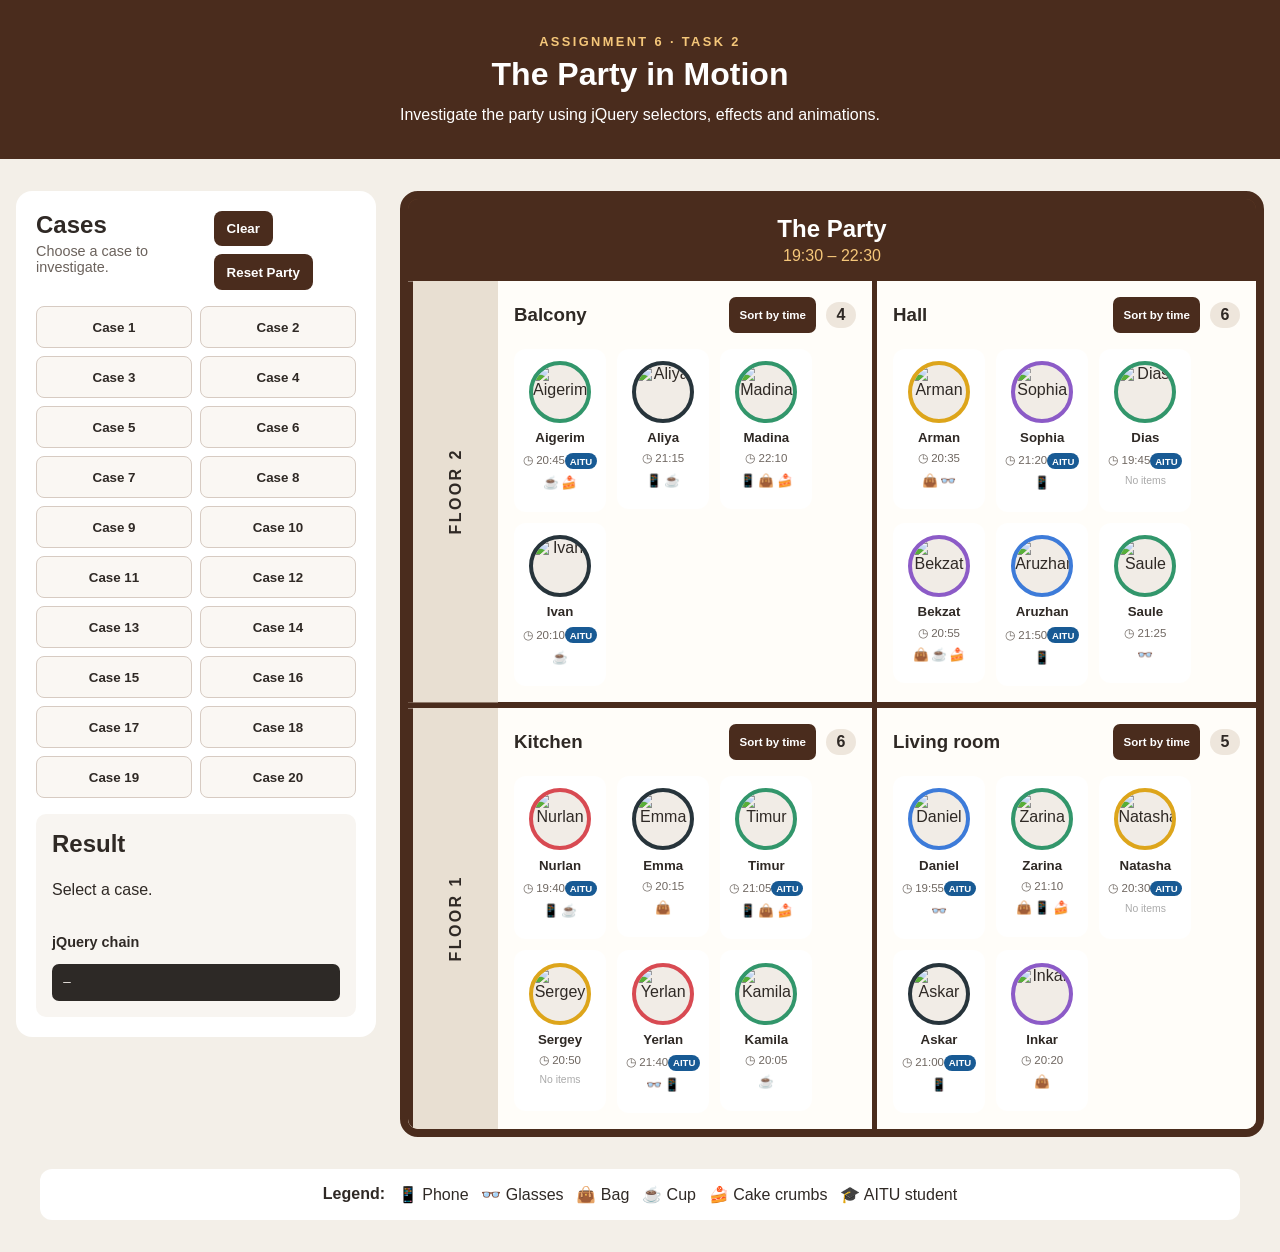
==== task2.html @ 1244c900 "Add files via upload" ====
<!DOCTYPE html>
<html lang="en">

<head>
    <meta charset="UTF-8">

    <meta
        name="viewport"
        content="width=device-width, initial-scale=1.0"
    >

    <title>The Party in Motion</title>

    <link
        rel="stylesheet"
        href="task2.css"
    >

    <script
        src="https://code.jquery.com/jquery-3.7.1.min.js"
        defer
    ></script>

    <script
        src="task2.js"
        defer
    ></script>
</head>


<body>

    <header class="page-header">

        <p class="eyebrow">
            ASSIGNMENT 6 · TASK 2
        </p>

        <h1>The Party in Motion</h1>

        <p>
            Investigate the party using jQuery selectors,
            effects and animations.
        </p>

    </header>


    <main class="layout">

        <!-- LEFT SIDE: CASES -->

        <section class="case-panel">

            <div class="case-heading">

                <div>
                    <h2>Cases</h2>

                    <p>
                        Choose a case to investigate.
                    </p>
                </div>


                <div class="case-actions">

                    <button
                        type="button"
                        id="clearButton"
                        class="reset-button"
                    >
                        Clear
                    </button>

                    <button
                        type="button"
                        id="resetButton"
                        class="reset-button"
                    >
                        Reset Party
                    </button>

                </div>

            </div>


            <!-- Case buttons are created by jQuery -->

            <div
                id="caseButtons"
                class="case-grid"
            ></div>


            <!-- Result -->

            <section class="result-panel">

                <h2>Result</h2>

                <p
                    id="resultText"
                    aria-live="polite"
                >
                    Select a case.
                </p>


                <h3>jQuery chain</h3>

                <code id="chainOutput">
                    —
                </code>

            </section>

        </section>


        <!-- RIGHT SIDE: HOUSE -->

        <section class="house-panel">

            <div class="house-title">

                <h2>The Party</h2>

                <p>
                    19:30 – 22:30
                </p>

            </div>


            <!-- Floors, rooms and guests are created by jQuery -->

            <div id="party"></div>

        </section>

    </main>


    <!-- LEGEND -->

    <footer class="legend">

        <strong>
            Legend:
        </strong>

        <span>
            📱 Phone
        </span>

        <span>
            👓 Glasses
        </span>

        <span>
            👜 Bag
        </span>

        <span>
            ☕ Cup
        </span>

        <span>
            🍰 Cake crumbs
        </span>

        <span>
            🎓 AITU student
        </span>

    </footer>


    <!-- GUEST CARD OVERLAY -->

    <div
        id="guestOverlay"
        class="guest-overlay"
    >

        <section
            id="guestModal"
            class="guest-modal"
            role="dialog"
            aria-modal="true"
            aria-labelledby="guestModalTitle"
        >

            <button
                type="button"
                id="closeGuestCard"
                class="close-card"
                aria-label="Close guest card"
            >
                ×
            </button>


            <!-- Guest information appears here -->

            <div id="guestModalBody"></div>


            <!-- Move buttons appear here -->

            <div id="moveButtons"></div>

        </section>

    </div>

</body>

</html>
---- task2.css ----
* {
    box-sizing: border-box;
}

body {
    margin: 0;

    font-family:
        Arial,
        sans-serif;

    background-color: #f3efe8;
    color: #2f2925;
}


/* ---------- Header ---------- */

.page-header {
    padding: 2rem 1rem;

    text-align: center;

    background-color: #4a2c1d;
    color: white;
}

.page-header h1 {
    margin:
        0.3rem 0
        0.6rem;
}

.page-header p {
    max-width: 700px;

    margin:
        0 auto;

    line-height: 1.5;
}

.eyebrow {
    color: #f5c77a;

    font-size: 0.8rem;
    font-weight: 700;

    letter-spacing: 0.15rem;
}


/* ---------- Main layout ---------- */

.layout {
    width:
        min(
            1500px,
            calc(100% - 2rem)
        );

    margin: 2rem auto;

    display: grid;

    grid-template-columns:
        minmax(280px, 360px)
        minmax(0, 1fr);

    gap: 1.5rem;

    align-items: start;
}


/* ---------- Case panel ---------- */

.case-panel {
    padding: 1.25rem;

    background-color: white;

    border-radius: 16px;
}

.case-heading {
    display: flex;

    justify-content: space-between;
    align-items: flex-start;

    gap: 1rem;

    margin-bottom: 1rem;
}

.case-heading h2 {
    margin: 0;
}

.case-heading p {
    margin:
        0.3rem 0
        0;

    color: #6b625c;

    font-size: 0.9rem;
}

.case-actions {
    display: flex;

    flex-wrap: wrap;

    gap: 0.5rem;
}

.reset-button {
    padding:
        0.65rem
        0.8rem;

    border: 0;

    border-radius: 8px;

    background-color: #4a2c1d;
    color: white;

    font-weight: 700;

    cursor: pointer;
}

.reset-button:hover {
    opacity: 0.8;
}

.reset-button:focus-visible {
    outline:
        3px solid
        #d89b34;

    outline-offset: 2px;
}


/* ---------- Case buttons ---------- */

.case-grid {
    display: grid;

    grid-template-columns:
        repeat(2, 1fr);

    gap: 0.5rem;
}

.case-button {
    min-height: 42px;

    padding: 0.6rem;

    border:
        1px solid
        #d7cbc2;

    border-radius: 8px;

    background-color: #faf7f3;

    color: #2f2925;

    font-weight: 700;

    cursor: pointer;
}

.case-button:hover {
    opacity: 0.8;
}

.case-button:focus-visible {
    outline:
        3px solid
        #d89b34;

    outline-offset: 2px;
}


/* ---------- Result ---------- */

.result-panel {
    margin-top: 1rem;

    padding: 1rem;

    background-color: #f8f5f1;

    border-radius: 10px;
}

.result-panel h2,
.result-panel h3 {
    margin-top: 0;
}

.result-panel h3 {
    margin-top: 1rem;

    font-size: 0.9rem;
}

#resultText {
    min-height: 2.5rem;

    line-height: 1.5;
}

#chainOutput {
    display: block;

    overflow-wrap: anywhere;

    padding: 0.7rem;

    background-color: #2d2926;
    color: #f8f4ee;

    border-radius: 7px;

    font-size: 0.78rem;
}


/* ---------- House ---------- */

.house-panel {
    overflow: hidden;

    background-color: #6b4029;

    border:
        8px solid
        #4a2c1d;

    border-radius: 18px;
}

.house-title {
    padding: 1rem;

    text-align: center;

    background-color: #4a2c1d;
    color: white;
}

.house-title h2,
.house-title p {
    margin: 0;
}

.house-title p {
    margin-top: 0.25rem;

    color: #f5c77a;
}


/* ---------- Floors ---------- */

.floor {
    display: grid;

    grid-template-columns:
        90px
        1fr;

    background-color: #e6ded3;

    border-top:
        6px solid
        #4a2c1d;
}

.floor:first-child {
    border-top: 0;
}

.floor-label {
    display: flex;

    justify-content: center;
    align-items: center;

    padding: 1rem 0.4rem;

    background-color: #e8dfd2;

    border-right:
        5px solid
        #4a2c1d;

    font-weight: 800;

    writing-mode:
        vertical-rl;

    transform:
        rotate(180deg);

    letter-spacing: 0.15rem;
}

.floor-rooms {
    display: grid;

    grid-template-columns:
        repeat(2, 1fr);
}


/* ---------- Rooms ---------- */

.room {
    min-width: 0;

    padding: 1rem;

    background-color: #fffdf9;

    border-right:
        5px solid
        #4a2c1d;
}

.room:last-child {
    border-right: 0;
}

.room-header {
    display: flex;

    justify-content: space-between;
    align-items: center;

    gap: 0.6rem;

    margin-bottom: 1rem;
}

.room-header h3 {
    margin: 0;

    flex: 1;
}

.room-count {
    min-width: 30px;

    padding:
        0.25rem
        0.45rem;

    text-align: center;

    background-color: #eee6dc;

    border-radius: 999px;

    font-weight: 700;
}


/* ---------- Sort button ---------- */

.sort-room {
    min-height: 36px;

    padding:
        0.45rem
        0.65rem;

    border: none;

    border-radius: 7px;

    background-color: #4a2c1d;
    color: white;

    font-size: 0.72rem;
    font-weight: 700;

    cursor: pointer;
}

.sort-room:hover {
    opacity: 0.8;
}

.sort-room:focus-visible {
    outline:
        3px solid
        #d89b34;

    outline-offset: 2px;
}


/* ---------- Guest list ---------- */

.guest-list {
    display: flex;

    flex-wrap: wrap;

    gap: 0.7rem;

    align-items: flex-start;

    min-height: 130px;
}


/* ---------- Guest cards ---------- */

.guest-card {
    position: relative;

    width: 92px;

    padding:
        0.65rem
        0.4rem;

    text-align: center;

    border:
        2px solid
        transparent;

    border-radius: 12px;

    background-color: #ffffff;

    cursor: pointer;
}

.guest-card:focus-visible {
    outline:
        3px solid
        #d89b34;

    outline-offset: 2px;
}

.avatar-ring {
    width: 62px;
    height: 62px;

    margin:
        0 auto
        0.45rem;

    overflow: hidden;

    border:
        4px solid
        #888;

    border-radius: 50%;

    background-color: #f1ece6;
}

.avatar-ring img {
    width: 100%;
    height: 100%;

    display: block;

    object-fit: cover;
}

.guest-name {
    display: block;

    margin-bottom: 0.2rem;

    font-size: 0.83rem;
}

.arrival {
    color: #6f6761;

    font-size: 0.72rem;
}

.aitu-badge {
    display: inline-block;

    margin-top: 0.3rem;

    padding:
        0.15rem
        0.3rem;

    background-color: #185a94;
    color: white;

    border-radius: 999px;

    font-size: 0.6rem;
    font-weight: 700;
}

.things {
    min-height: 24px;

    margin-top: 0.4rem;

    display: flex;

    justify-content: center;
    flex-wrap: wrap;

    gap: 0.15rem;
}

.thing-icon {
    font-size: 0.8rem;
}

.no-items {
    color: #aaa;

    font-size: 0.65rem;
}


/* ---------- Clothing colors ---------- */

.color-red .avatar-ring {
    border-color: #d84a52;
}

.color-blue .avatar-ring {
    border-color: #3d7bd9;
}

.color-green .avatar-ring {
    border-color: #32966b;
}

.color-black .avatar-ring {
    border-color: #27343b;
}

.color-yellow .avatar-ring {
    border-color: #dda51b;
}

.color-purple .avatar-ring {
    border-color: #8c5bc7;
}


/* ---------- Found / room states ---------- */

.guest-card.found {
    border-color: #f09c22;

    background-color: #fff1cc;
}

.room.found-room {
    outline:
        5px solid
        #f09c22;

    outline-offset: -5px;

    background-color: #fff2d5;
}


/* ---------- Legend ---------- */

.legend {
    width:
        min(
            1200px,
            calc(100% - 2rem)
        );

    margin:
        0 auto
        2rem;

    display: flex;

    flex-wrap: wrap;

    gap: 0.8rem;

    justify-content: center;

    padding: 1rem;

    background-color: white;

    border-radius: 12px;
}


/* ---------- Guest overlay ---------- */

.guest-overlay {
    display: none;

    position: fixed;

    inset: 0;

    z-index: 1000;

    background-color:
        rgba(
            30,
            22,
            18,
            0.55
        );
}


/* ---------- Guest modal ---------- */

.guest-modal {
    display: none;

    position: fixed;

    z-index: 1001;

    width: 360px;
    height: 430px;

    max-width:
        calc(100% - 2rem);

    max-height:
        calc(100% - 2rem);

    overflow: auto;

    padding: 1.5rem;

    background-color: white;
    color: #2f2925;

    border-radius: 16px;

    box-shadow:
        0 15px 50px
        rgba(
            0,
            0,
            0,
            0.3
        );
}

.close-card {
    position: absolute;

    top: 0.7rem;
    right: 0.7rem;

    width: 40px;
    height: 40px;

    border: none;

    border-radius: 50%;

    background-color: #eee5dc;

    font-size: 1.4rem;

    cursor: pointer;
}

.close-card:hover {
    opacity: 0.8;
}

.close-card:focus-visible {
    outline:
        3px solid
        #d89b34;

    outline-offset: 2px;
}

.guest-detail-avatar {
    width: 90px;
    height: 90px;

    display: block;

    margin:
        0 auto
        1rem;

    border-radius: 50%;

    background-color: #f3eee8;
}

.guest-modal h2 {
    text-align: center;

    margin-top: 0;
}

.guest-info {
    margin:
        0.55rem
        0;

    line-height: 1.4;
}


/* ---------- Move buttons ---------- */

.move-title {
    margin-top: 1.25rem;

    width: 100%;

    font-weight: 700;
}

#moveButtons {
    display: flex;

    flex-wrap: wrap;

    gap: 0.5rem;
}

.move-button {
    padding:
        0.55rem
        0.7rem;

    border: none;

    border-radius: 7px;

    background-color: #4a2c1d;
    color: white;

    font-weight: 700;

    cursor: pointer;
}

.move-button:hover {
    opacity: 0.8;
}

.move-button:focus-visible {
    outline:
        3px solid
        #d89b34;

    outline-offset: 2px;
}


/* ---------- Flying guest ---------- */

.flying-card {
    position: fixed !important;

    z-index: 2000;

    margin: 0 !important;

    pointer-events: none;
}


/* ---------- Responsive ---------- */

@media (max-width: 1050px) {

    .layout {
        grid-template-columns: 1fr;
    }

    .case-grid {
        grid-template-columns:
            repeat(4, 1fr);
    }

}


@media (max-width: 750px) {

    .floor {
        grid-template-columns: 1fr;
    }

    .floor-label {
        writing-mode: initial;

        transform: none;

        border-right: 0;

        border-bottom:
            4px solid
            #4a2c1d;
    }

    .floor-rooms {
        grid-template-columns: 1fr;
    }

    .room {
        border-right: 0;

        border-bottom:
            5px solid
            #4a2c1d;
    }

    .room:last-child {
        border-bottom: 0;
    }

    .case-grid {
        grid-template-columns:
            repeat(2, 1fr);
    }

    .case-heading {
        flex-direction: column;
    }

}


@media (max-width: 500px) {

    .layout {
        width:
            min(
                100%,
                calc(100% - 1rem)
            );

        margin:
            1rem auto;
    }

    .case-panel {
        padding: 1rem;
    }

    .case-grid {
        grid-template-columns: 1fr;
    }

    .room-header {
        flex-wrap: wrap;
    }

    .sort-room {
        order: 3;

        width: 100%;
    }

    .guest-modal {
        padding:
            1.25rem;
    }

}
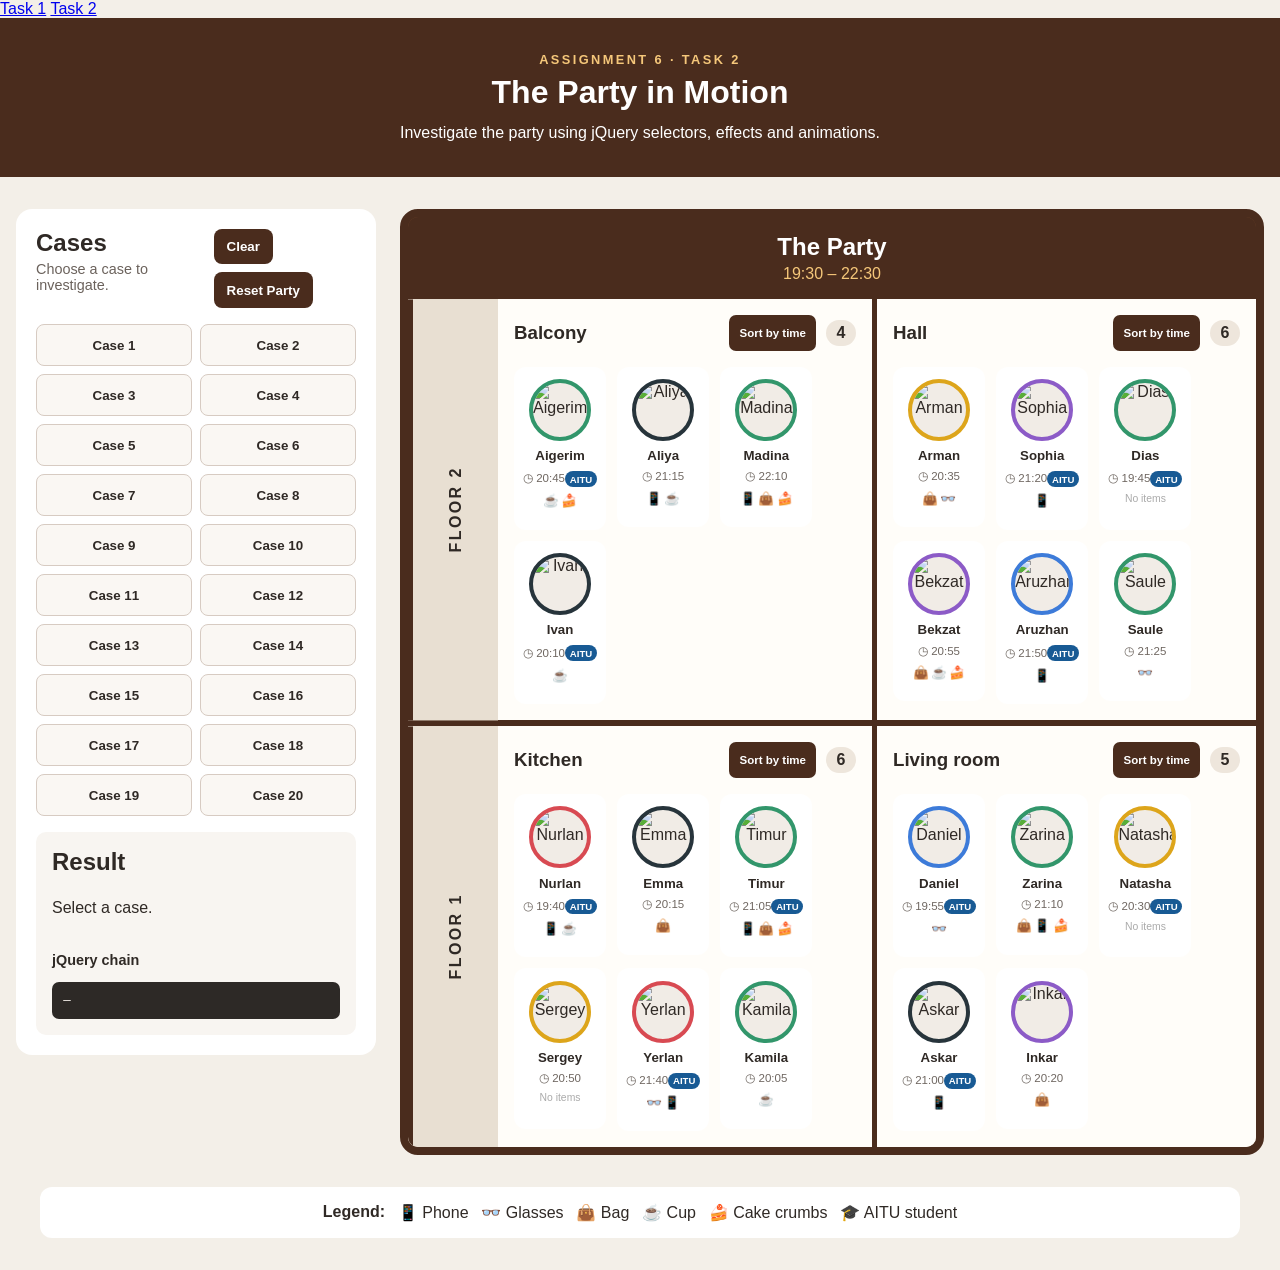
==== commit 53cc4099: "Add navigation bar to task2.html" ====
--- a/task2.html
+++ b/task2.html
@@ -29,6 +29,10 @@
 
 
 <body>
+    <nav class="navbar">
+        <a href="index.html">Task 1</a>
+        <a href="task2.html">Task 2</a>
+    </nav>
 
     <header class="page-header">
 
@@ -218,4 +222,4 @@
 
 </body>
 
-</html>+</html>
